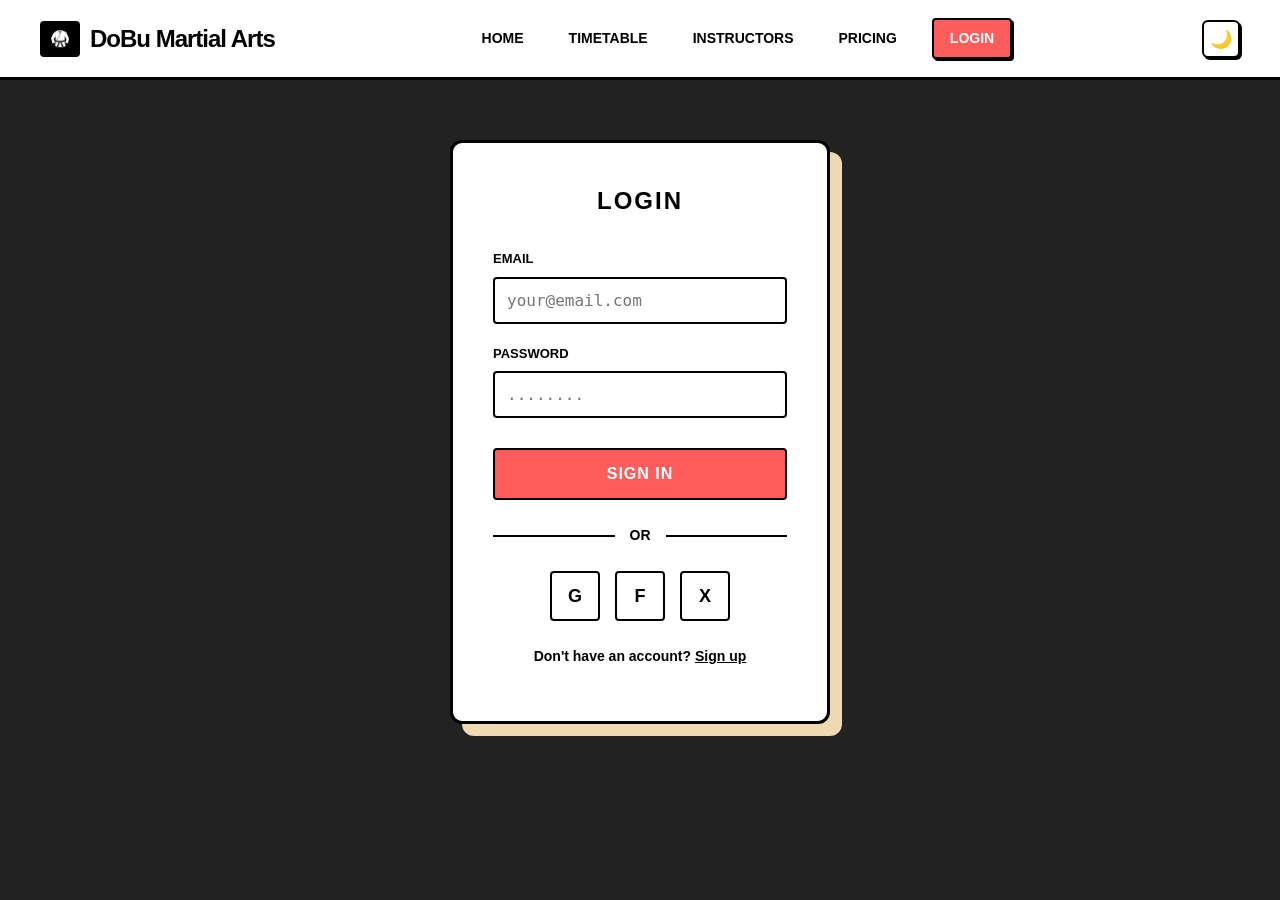
==== account.html @ 41b77fe1 "Initial release: DoBu Martial Arts multi-page website solution for Unit 13" ====
<!DOCTYPE html>
<html lang="en">
<head>
    <meta charset="UTF-8">
    <meta name="viewport" content="width=device-width, initial-scale=1.0">
    <title>DoBu Martial Arts - Login & Membership</title>
    <link rel="stylesheet" href="style.css">
</head>
<body class="login-page">
    <header class="main-header">
        <a href="index.html" class="logo-container">
            <span class="logo-icon">🥋</span>
            <h1>DoBu Martial Arts</h1>
        </a>
        <nav>
            <a href="index.html">Home</a>
            <a href="timetable.html">Timetable</a>
            <a href="instructors.html">Instructors</a>
            <a href="pricing.html">Pricing</a>
            <a href="account.html" class="nav-btn">LOGIN</a>
        </nav>
    </header>
    <main>
        <!-- LOGIN CARD (Original UI Preserved) -->
        <div class="login-container" id="login-card">
            <h2>LOGIN</h2>
            <form id="login-form">
                <div class="input-group">
                    <label for="email">EMAIL</label>
                    <input type="email" id="email" placeholder="your@email.com" required autocomplete="email">
                </div>
                <div class="input-group">
                    <label for="password">PASSWORD</label>
                    <input type="password" id="password" placeholder="........" required autocomplete="current-password">
                </div>
                <button type="submit" class="sign-in-btn">SIGN IN</button>
            </form>
            
            <div class="divider">
                <span>OR</span>
            </div>
            
            <div class="social-logins">
                <button type="button" class="social-btn" title="Quick Login with Google" data-provider="Google">G</button>
                <button type="button" class="social-btn" title="Quick Login with Facebook" data-provider="Facebook">F</button>
                <button type="button" class="social-btn" title="Quick Login with X" data-provider="X">X</button>
            </div>
            
            <p class="signup-text">Don't have an account? <a href="#" id="link-show-signup">Sign up</a></p>
        </div>

        <!-- SIGN UP CARD (Exact same UI style) -->
        <div class="login-container" id="signup-card" style="display: none;">
            <h2>SIGN UP</h2>
            <form id="signup-form">
                <div class="input-group">
                    <label for="signup-name">FULL NAME</label>
                    <input type="text" id="signup-name" placeholder="John Doe" required autocomplete="name">
                </div>
                <div class="input-group">
                    <label for="signup-email">EMAIL</label>
                    <input type="email" id="signup-email" placeholder="your@email.com" required autocomplete="email">
                </div>
                <div class="input-group">
                    <label for="signup-password">PASSWORD</label>
                    <input type="password" id="signup-password" placeholder="Min. 6 characters" required autocomplete="new-password">
                </div>
                <div class="input-group">
                    <label for="signup-plan">MEMBERSHIP PLAN</label>
                    <select id="signup-plan" style="width:100%; padding:12px; border:2px solid #000; border-radius:4px; font-weight:bold; font-size:14px; background:#fff;">
                        <option value="Basic (£25/month)">Basic (£25/mo - 1 art, 2 sessions/wk)</option>
                        <option value="Intermediate (£35/month)">Intermediate (£35/mo - 1 art, 3 sessions/wk)</option>
                        <option value="Advanced (£45/month)">Advanced (£45/mo - 2 arts, 5 sessions/wk)</option>
                        <option value="Elite Unlimited (£60/month)" selected>Elite Unlimited (£60/mo - All Access)</option>
                        <option value="Junior Membership (£25/month)">Junior Kids Membership (£25/mo)</option>
                        <option value="6-Week Self-Defence (£180)">6-Week Beginners Self-Defence (£180)</option>
                    </select>
                </div>
                <button type="submit" class="sign-in-btn">CREATE ACCOUNT</button>
            </form>
            
            <div class="divider">
                <span>OR</span>
            </div>
            
            <div class="social-logins">
                <button type="button" class="social-btn" title="Sign up with Google" data-provider="Google">G</button>
                <button type="button" class="social-btn" title="Sign up with Facebook" data-provider="Facebook">F</button>
                <button type="button" class="social-btn" title="Sign up with X" data-provider="X">X</button>
            </div>
            
            <p class="signup-text">Already have an account? <a href="#" id="link-show-login">Sign in</a></p>
        </div>

        <!-- MEMBER DASHBOARD (Shown when logged in) -->
        <div class="account-dashboard-card" id="dashboard-card" style="display: none;">
            <div class="dashboard-top">
                <div class="member-badge">MEMBER PORTAL</div>
                <h2 id="dash-user-name">Welcome Back!</h2>
                <p id="dash-user-email" class="dash-subtitle">member@dobu.com</p>
            </div>

            <div class="dash-grid">
                <div class="dash-box">
                    <span class="dash-label">CURRENT MEMBERSHIP</span>
                    <h3 id="dash-user-plan" class="dash-plan-title">Elite Unlimited</h3>
                    <span class="status-pill">ACTIVE &bull; AUTOMATIC RENEWAL</span>
                    <div style="margin-top:15px;">
                        <label for="change-plan-select" style="font-weight:bold; font-size:12px; display:block; margin-bottom:5px;">CHANGE MEMBERSHIP TIER:</label>
                        <div style="display:flex; gap:8px;">
                            <select id="change-plan-select" style="flex:1; padding:8px; border:2px solid #000; border-radius:4px; font-weight:bold;">
                                <option value="Basic (£25/month)">Basic (£25/mo)</option>
                                <option value="Intermediate (£35/month)">Intermediate (£35/mo)</option>
                                <option value="Advanced (£45/month)">Advanced (£45/mo)</option>
                                <option value="Elite Unlimited (£60/month)">Elite Unlimited (£60/mo)</option>
                                <option value="Junior Membership (£25/month)">Junior Membership (£25/mo)</option>
                            </select>
                            <button id="btn-update-plan" class="action-btn" style="padding:8px 12px; font-size:12px;">UPDATE</button>
                        </div>
                    </div>
                </div>

                <div class="dash-box">
                    <span class="dash-label">MEMBER DETAILS</span>
                    <ul class="member-details-list">
                        <li><strong>Member ID:</strong> <span id="dash-member-id">DB-7193</span></li>
                        <li><strong>Facility Access:</strong> Dojo Mats, Gym, Sauna & Steam Room</li>
                        <li><strong>Emergency Contact:</strong> On File</li>
                        <li><strong>Status:</strong> Good Standing</li>
                    </ul>
                    <div style="display:flex; gap:8px; margin-top:12px;">
                        <button class="action-btn btn-forums" style="flex:1; padding:10px; font-size:12px; background:#4a90e2;">MEMBER FORUMS</button>
                        <a href="timetable.html" class="action-btn" style="flex:1; padding:10px; font-size:12px; text-align:center; text-decoration:none; background:#000;">BOOK CLASS</a>
                    </div>
                </div>
            </div>

            <div class="dash-section">
                <h3>MY UPCOMING BOOKED CLASSES</h3>
                <div id="dash-bookings-container">
                    <!-- Loaded dynamically -->
                </div>
            </div>

            <div style="margin-top:25px; text-align:center;">
                <button id="btn-logout" class="sign-in-btn" style="background-color:#222; max-width:250px; margin:auto;">LOG OUT</button>
            </div>
        </div>
    </main>

    <script src="app.js"></script>
    <script>
        document.addEventListener('DOMContentLoaded', () => {
            const loginCard = document.getElementById('login-card');
            const signupCard = document.getElementById('signup-card');
            const dashboardCard = document.getElementById('dashboard-card');
            const linkShowSignup = document.getElementById('link-show-signup');
            const linkShowLogin = document.getElementById('link-show-login');

            // URL query parameters check (e.g. ?action=signup&plan=Elite)
            const urlParams = new URLSearchParams(window.location.search);
            const initialAction = urlParams.get('action');
            const selectedPlan = urlParams.get('plan');

            if (selectedPlan) {
                const planSelect = document.getElementById('signup-plan');
                for (let i = 0; i < planSelect.options.length; i++) {
                    if (planSelect.options[i].value.toLowerCase().includes(selectedPlan.toLowerCase())) {
                        planSelect.selectedIndex = i;
                        break;
                    }
                }
            }

            function refreshView() {
                const currentUser = getCurrentUser();
                if (currentUser) {
                    // Show Dashboard
                    loginCard.style.display = 'none';
                    signupCard.style.display = 'none';
                    dashboardCard.style.display = 'block';
                    renderDashboard(currentUser);
                } else if (initialAction === 'signup' || window.location.hash === '#signup') {
                    // Show Sign Up
                    loginCard.style.display = 'none';
                    signupCard.style.display = 'block';
                    dashboardCard.style.display = 'none';
                } else {
                    // Show Login
                    loginCard.style.display = 'block';
                    signupCard.style.display = 'none';
                    dashboardCard.style.display = 'none';
                }
                updateNavAuth();
            }

            linkShowSignup.addEventListener('click', (e) => {
                e.preventDefault();
                loginCard.style.display = 'none';
                signupCard.style.display = 'block';
            });

            linkShowLogin.addEventListener('click', (e) => {
                e.preventDefault();
                signupCard.style.display = 'none';
                loginCard.style.display = 'block';
            });

            // Login Form Submit
            document.getElementById('login-form').addEventListener('submit', (e) => {
                e.preventDefault();
                const emailInput = document.getElementById('email').value.trim().toLowerCase();
                const passInput = document.getElementById('password').value;

                let users = [];
                try {
                    users = JSON.parse(localStorage.getItem('dobu_users') || '[]');
                } catch(err) {
                    users = [];
                }

                // Check stored users or fallback for easy testing
                let foundUser = users.find(u => u.email.toLowerCase() === emailInput && u.password === passInput);
                
                // Allow direct login with demo credentials or any email if password provided
                if (!foundUser) {
                    if (emailInput === 'member@dobu.com' && passInput === 'password123') {
                        foundUser = {
                            name: 'Alex Johnson',
                            email: 'member@dobu.com',
                            password: 'password123',
                            plan: 'Elite Unlimited (£60/month)',
                            joined: '2026-01-10',
                            memberId: 'DB-8921'
                        };
                    } else if (users.find(u => u.email.toLowerCase() === emailInput)) {
                        showNotification('Incorrect password. Please try again.', 'error');
                        return;
                    } else {
                        // Create user on the fly if valid format
                        foundUser = {
                            name: emailInput.split('@')[0].toUpperCase(),
                            email: emailInput,
                            password: passInput,
                            plan: 'Elite Unlimited (£60/month)',
                            joined: new Date().toISOString().split('T')[0],
                            memberId: 'DB-' + Math.floor(1000 + Math.random() * 9000)
                        };
                        users.push(foundUser);
                        localStorage.setItem('dobu_users', JSON.stringify(users));
                    }
                }

                setCurrentUser(foundUser);
                showNotification(`Welcome back, ${foundUser.name}!`);
                refreshView();
            });

            // Signup Form Submit
            document.getElementById('signup-form').addEventListener('submit', (e) => {
                e.preventDefault();
                const name = document.getElementById('signup-name').value.trim();
                const email = document.getElementById('signup-email').value.trim().toLowerCase();
                const password = document.getElementById('signup-password').value;
                const plan = document.getElementById('signup-plan').value;

                if (!name || !email || !password) {
                    showNotification('Please fill in all required fields.', 'error');
                    return;
                }

                let users = JSON.parse(localStorage.getItem('dobu_users') || '[]');
                if (users.some(u => u.email.toLowerCase() === email)) {
                    showNotification('An account with this email already exists. Please log in.', 'error');
                    signupCard.style.display = 'none';
                    loginCard.style.display = 'block';
                    document.getElementById('email').value = email;
                    return;
                }

                const newUser = {
                    name: name,
                    email: email,
                    password: password,
                    plan: plan,
                    joined: new Date().toISOString().split('T')[0],
                    memberId: 'DB-' + Math.floor(1000 + Math.random() * 9000)
                };

                users.push(newUser);
                localStorage.setItem('dobu_users', JSON.stringify(users));
                setCurrentUser(newUser);

                showNotification(`Account created successfully! Welcome to DoBu Martial Arts, ${newUser.name}.`);
                refreshView();
            });

            // Social Logins (Google, Facebook, X)
            document.querySelectorAll('.social-btn').forEach(btn => {
                btn.addEventListener('click', () => {
                    const provider = btn.getAttribute('data-provider') || 'Social';
                    const demoUser = {
                        name: 'Demo Member (' + provider + ')',
                        email: provider.toLowerCase() + '.user@dobu.com',
                        password: 'password123',
                        plan: 'Elite Unlimited (£60/month)',
                        joined: new Date().toISOString().split('T')[0],
                        memberId: 'DB-' + Math.floor(1000 + Math.random() * 9000)
                    };
                    setCurrentUser(demoUser);
                    showNotification(`Instant sign in via ${provider} successful!`);
                    refreshView();
                });
            });

            // Render Dashboard Details
            function renderDashboard(user) {
                document.getElementById('dash-user-name').textContent = `Welcome Back, ${user.name}`;
                document.getElementById('dash-user-email').textContent = user.email;
                document.getElementById('dash-user-plan').textContent = user.plan || 'Elite Unlimited (£60/month)';
                document.getElementById('dash-member-id').textContent = user.memberId || 'DB-7193';

                // Render Bookings
                renderBookingsList();
            }

            function renderBookingsList() {
                const container = document.getElementById('dash-bookings-container');
                let bookings = [];
                try {
                    bookings = JSON.parse(localStorage.getItem('dobu_bookings') || '[]');
                } catch(e) {
                    bookings = [];
                }

                if (bookings.length === 0) {
                    container.innerHTML = `
                        <div class="empty-state">
                            <p>No upcoming booked sessions.</p>
                            <a href="timetable.html" class="action-btn" style="text-decoration:none; display:inline-block; font-size:12px; margin-top:8px;">EXPLORE TIMETABLE & BOOK</a>
                        </div>
                    `;
                    return;
                }

                let html = '<div class="booking-cards-list">';
                bookings.forEach(b => {
                    html += `
                        <div class="booking-row">
                            <div class="booking-info">
                                <strong>${escapeHtml(b.title)}</strong>
                                <span class="booking-meta">${escapeHtml(b.day)} &bull; ${escapeHtml(b.time)} &bull; Coach: ${escapeHtml(b.instructor)}</span>
                            </div>
                            <button class="btn-cancel-booking" data-id="${b.id}">Cancel</button>
                        </div>
                    `;
                });
                html += '</div>';
                container.innerHTML = html;

                container.querySelectorAll('.btn-cancel-booking').forEach(btn => {
                    btn.addEventListener('click', () => {
                        const id = btn.getAttribute('data-id');
                        cancelBooking(id, () => {
                            renderBookingsList();
                        });
                    });
                });
            }

            // Update plan button
            document.getElementById('btn-update-plan').addEventListener('click', () => {
                const newPlan = document.getElementById('change-plan-select').value;
                const user = getCurrentUser();
                if (user) {
                    user.plan = newPlan;
                    setCurrentUser(user);

                    // Also update in users list
                    let users = JSON.parse(localStorage.getItem('dobu_users') || '[]');
                    const idx = users.findIndex(u => u.email === user.email);
                    if (idx !== -1) {
                        users[idx].plan = newPlan;
                        localStorage.setItem('dobu_users', JSON.stringify(users));
                    }

                    document.getElementById('dash-user-plan').textContent = newPlan;
                    showNotification(`Membership updated to ${newPlan}!`);
                }
            });

            // Logout
            document.getElementById('btn-logout').addEventListener('click', () => {
                setCurrentUser(null);
                window.history.replaceState({}, document.title, 'account.html');
                showNotification('Logged out successfully.', 'info');
                loginCard.style.display = 'block';
                signupCard.style.display = 'none';
                dashboardCard.style.display = 'none';
                updateNavAuth();
            });

            // Initialize on page load
            refreshView();
        });
    </script>
</body>
</html>
---- style.css ----
@import url('https://fonts.googleapis.com/css2?family=Oswald:wght@500;600;700&family=Inter:wght@400;500;600;700;800&display=swap');

/* NEO-BRUTALIST COURSEWORK DESIGN SYSTEM */
:root {
    --bg-color: #f4f4f0;
    --border-color: #000000;
    --accent-red: #ff5c5c;
    --accent-red-hover: #e04a4a;
    --accent-blue: #4a90e2;
    --accent-yellow: #f5d742;
    --border-thick: 3px solid #000000;
    --shadow-hard: 8px 8px 0px #000000;
    --font-heading: 'Arial Black', sans-serif;
    --font-body: 'Arial', sans-serif;
}

* {
    box-sizing: border-box;
}

body {
    font-family: var(--font-body);
    margin: 0;
    padding: 0;
    background-color: var(--bg-color);
    color: #000;
    line-height: 1.5;
}

/* Header */
.main-header {
    background-color: white;
    border-bottom: var(--border-thick);
    padding: 18px 40px;
    display: flex;
    justify-content: space-between;
    align-items: center;
    position: sticky;
    top: 0;
    z-index: 1000;
}

.logo-container {
    display: flex;
    align-items: center;
    gap: 10px;
    text-decoration: none;
    color: #000;
}

.logo-icon {
    background: #000;
    color: #fff;
    padding: 6px 10px;
    border-radius: 4px;
    font-size: 16px;
    font-weight: 900;
}

.main-header h1 { 
    margin: 0; 
    font-family: 'Arial Black', sans-serif;
    font-size: 24px;
    letter-spacing: -1px;
}

nav {
    display: flex;
    align-items: center;
    flex-wrap: wrap;
    gap: 10px;
}

nav a {
    color: #000;
    margin-left: 15px;
    text-decoration: none;
    font-weight: 800;
    font-size: 14px;
    text-transform: uppercase;
    padding: 6px 10px;
    border-radius: 4px;
    transition: all 0.15s ease;
}

nav a:hover { 
    text-decoration: underline; 
}

nav a.active {
    background: #000;
    color: #fff;
    text-decoration: none;
}

.nav-btn {
    background: var(--accent-red);
    color: white !important;
    padding: 8px 16px !important;
    border: 2px solid #000;
    border-radius: 4px;
    box-shadow: 2px 2px 0px #000;
    text-decoration: none !important;
}

.nav-btn:hover { 
    text-decoration: none; 
    transform: translate(2px, 2px); 
    box-shadow: 0px 0px 0px #000; 
}

/* Global Main */
main {
    padding: 40px 20px;
    max-width: 1050px;
    margin: auto;
}

.page-title {
    font-family: 'Arial Black', sans-serif;
    font-size: 32px;
    margin-bottom: 25px;
    text-transform: uppercase;
}

.page-subtitle {
    font-size: 15px;
    color: #333;
    max-width: 700px;
    margin: -15px auto 30px auto;
    font-weight: 600;
}

/* Global Cards */
.hero-card, .info-card, .card, .table-card {
    background: white;
    border: var(--border-thick);
    box-shadow: var(--shadow-hard);
    border-radius: 8px;
    padding: 30px;
    margin-bottom: 40px;
}

.hero-card {
    background-color: var(--accent-red);
    color: white;
    text-align: center;
    padding: 60px 20px;
}

.hero-card h2 { 
    font-family: 'Arial Black', sans-serif; 
    font-size: 48px; 
    margin: 0 0 10px 0; 
    letter-spacing: -1px; 
}

.grid-2 { display: grid; grid-template-columns: 1fr 1fr; gap: 40px; }
.grid-3 { display: grid; grid-template-columns: repeat(auto-fit, minmax(300px, 1fr)); gap: 30px; }
.grid-4 { display: grid; grid-template-columns: repeat(auto-fit, minmax(220px, 1fr)); gap: 20px; }
.grid-container { display: grid; grid-template-columns: repeat(auto-fit, minmax(260px, 1fr)); gap: 30px; }

.card { 
    position: relative; 
    display: flex;
    flex-direction: column;
}

.card h3 { 
    font-family: 'Arial Black', sans-serif; 
    font-size: 20px; 
    margin-top: 0; 
    margin-bottom: 8px;
}

.badge { 
    position: absolute; 
    top: -15px; 
    right: 15px; 
    background: var(--accent-yellow); 
    border: 2px solid #000; 
    padding: 4px 8px; 
    font-weight: 900; 
    font-size: 12px; 
}

.price { 
    font-family: 'Arial Black', sans-serif; 
    font-size: 36px; 
    margin-top: 20px; 
    border-top: 2px dashed #000; 
    padding-top: 15px;
    display: flex;
    align-items: baseline;
    gap: 4px;
}

.price-period {
    font-size: 14px;
    font-weight: 600;
    font-family: 'Arial', sans-serif;
    color: #555;
}

.highlight-card { 
    background: var(--accent-yellow); 
}

.plan-features-list {
    list-style: none;
    padding: 0;
    margin: 15px 0 20px 0;
    font-size: 13.5px;
    flex-grow: 1;
}

.plan-features-list li {
    padding: 5px 0;
    border-bottom: 1px solid rgba(0,0,0,0.1);
}

.plan-features-list li::before {
    content: "✓ ";
    color: #000;
    font-weight: 900;
}

.action-btn {
    background: #000; 
    color: white; 
    padding: 12px 20px; 
    border: none; 
    font-weight: bold; 
    cursor: pointer;
    text-decoration: none;
    display: inline-block;
    border-radius: 4px;
    font-family: 'Arial', sans-serif;
    font-size: 14px;
    text-transform: uppercase;
    transition: transform 0.1s ease;
}

.action-btn:hover {
    transform: translate(2px, 2px);
}

.action-btn-red {
    background: var(--accent-red);
}

/* Tables */
.table-card { 
    padding: 0; 
    overflow-x: auto; 
}

table { 
    width: 100%; 
    border-collapse: collapse; 
}

th, td { 
    border: 2px solid #000; 
    padding: 14px 10px; 
    text-align: center; 
    font-weight: bold; 
}

th { 
    background-color: var(--accent-blue); 
    color: white; 
    font-family: 'Arial Black', sans-serif; 
    font-size: 14px;
}

tr:nth-child(even) { 
    background-color: #f9f9f9; 
}

/* Timetable controls & buttons */
.timetable-controls {
    display: flex;
    flex-wrap: wrap;
    justify-content: space-between;
    align-items: center;
    gap: 12px;
    margin-bottom: 20px;
}

.filter-group {
    display: flex;
    flex-wrap: wrap;
    gap: 6px;
}

.filter-btn {
    background: #ffffff;
    border: 2px solid #000;
    border-radius: 4px;
    padding: 6px 12px;
    font-weight: 800;
    font-size: 13px;
    cursor: pointer;
    box-shadow: 2px 2px 0px #000;
    transition: all 0.1s ease;
}

.filter-btn:hover {
    background: #eaeaea;
}

.filter-btn.active {
    background: #000000;
    color: #ffffff;
    transform: translate(1px, 1px);
    box-shadow: 0px 0px 0px #000;
}

.cell-slot {
    padding: 4px;
    border-radius: 4px;
    transition: background 0.15s ease;
}

.cell-slot:hover {
    background: #fff176;
}

.cell-title {
    display: block;
    font-weight: 800;
    font-size: 13px;
}

.cell-book-btn {
    display: inline-block;
    background: #000;
    color: #fff;
    font-size: 10px;
    font-weight: 800;
    padding: 2px 6px;
    border-radius: 3px;
    margin-top: 4px;
    text-decoration: none;
    border: none;
    cursor: pointer;
}

.cell-book-btn:hover {
    background: var(--accent-red);
}

.table-legend {
    display: flex;
    flex-wrap: wrap;
    gap: 15px;
    margin-top: 15px;
    font-size: 12px;
    font-weight: 700;
}

.legend-item {
    display: flex;
    align-items: center;
    gap: 6px;
}

.legend-dot {
    width: 12px;
    height: 12px;
    border: 1px solid #000;
    border-radius: 2px;
}

/* Coaches Specific */
.coach-specialty {
    font-size: 13px;
    color: var(--accent-red);
    font-weight: 900;
    margin-bottom: 10px;
    text-transform: uppercase;
}

.coach-qualifications {
    list-style: none;
    padding: 0;
    margin: 0 0 18px 0;
    font-size: 13px;
    line-height: 1.6;
    flex-grow: 1;
}

.coach-qualifications li {
    padding: 2px 0;
}

.coach-qualifications li::before {
    content: "🥋 ";
    font-size: 11px;
}

.coach-btn-group {
    display: flex;
    flex-direction: column;
    gap: 8px;
}

.profile-img {
    width: 120px;
    height: 120px;
    border-radius: 50%;
    border: var(--border-thick);
    margin: 0 auto 20px auto;
    display: block;
    object-fit: cover;
    box-shadow: 4px 4px 0px #000000;
    background-color: white;
}

/* Pricing FAQ */
.specialist-table-wrap {
    margin-top: 40px;
}

.faq-section {
    margin-top: 50px;
}

.faq-item {
    background: white;
    border: 2px solid #000;
    border-radius: 6px;
    margin-bottom: 12px;
    box-shadow: 3px 3px 0px #000;
    overflow: hidden;
}

.faq-question {
    padding: 16px 20px;
    font-family: 'Arial Black', sans-serif;
    font-size: 16px;
    cursor: pointer;
    display: flex;
    justify-content: space-between;
    align-items: center;
    background: #fdfdfc;
}

.faq-question:hover {
    background: #f5f5f0;
}

.faq-answer {
    padding: 0 20px 16px 20px;
    font-size: 14px;
    color: #444;
    display: none;
    line-height: 1.6;
}

.faq-item.active .faq-answer {
    display: block;
}

/* Community Banner */
.community-banner {
    background: var(--accent-blue);
    color: #ffffff;
    border: var(--border-thick);
    box-shadow: var(--shadow-hard);
    border-radius: 8px;
    padding: 30px;
    display: flex;
    justify-content: space-between;
    align-items: center;
    flex-wrap: wrap;
    gap: 20px;
    margin-bottom: 40px;
}

.community-banner h3 {
    font-family: 'Arial Black', sans-serif;
    font-size: 24px;
    margin: 0 0 8px 0;
}

.community-banner p {
    margin: 0;
    font-size: 14px;
    max-width: 600px;
}

/* Site Footer */
.site-footer {
    background: #0f1115;
    color: #ffffff;
    border-top: var(--border-thick);
    padding: 45px 20px 25px 20px;
    margin-top: 60px;
}

.footer-container {
    max-width: 1050px;
    margin: auto;
    display: grid;
    grid-template-columns: repeat(auto-fit, minmax(220px, 1fr));
    gap: 30px;
}

.footer-col h4 {
    font-family: 'Arial Black', sans-serif;
    font-size: 18px;
    color: var(--accent-yellow);
    margin: 0 0 15px 0;
    text-transform: uppercase;
}

.footer-col p {
    font-size: 13.5px;
    color: #bbb;
    margin: 0 0 10px 0;
    line-height: 1.6;
}

.footer-col ul {
    list-style: none;
    padding: 0;
    margin: 0;
    font-size: 13.5px;
}

.footer-col ul li {
    margin-bottom: 8px;
}

.footer-col ul a {
    color: #ddd;
    text-decoration: none;
}

.footer-col ul a:hover {
    color: var(--accent-red);
    text-decoration: underline;
}

.footer-bottom {
    max-width: 1050px;
    margin: 30px auto 0 auto;
    padding-top: 20px;
    border-top: 1px solid #333;
    display: flex;
    justify-content: space-between;
    flex-wrap: wrap;
    gap: 10px;
    font-size: 12px;
    color: #888;
}

/* Home Page Hero & Content Styling */
.hero-btn-row {
    display: flex;
    justify-content: center;
    gap: 12px;
    flex-wrap: wrap;
    margin-top: 25px;
    margin-bottom: 25px;
}

.discipline-img {
    width: 100%;
    height: 180px;
    object-fit: cover;
    border: var(--border-thick);
    border-radius: 4px;
    margin-bottom: 15px;
    display: block;
}

.facilities-list {
    list-style: none;
    padding: 0;
    margin: 20px 0;
}

.facilities-list li {
    padding: 10px 0;
    border-bottom: 2px dashed #000;
    font-weight: 800;
    font-size: 14px;
}

.facilities-list li::before {
    content: "🥋 ";
    font-size: 14px;
}

/* Theme Toggle Button (Light / Dark) */
.theme-toggle-btn {
    background: #ffffff;
    border: 2px solid #000000;
    border-radius: 6px;
    width: 38px;
    height: 38px;
    display: flex;
    align-items: center;
    justify-content: center;
    cursor: pointer;
    font-size: 18px;
    box-shadow: 2px 2px 0px #000;
    transition: all 0.15s ease;
    margin-left: 8px;
}

.theme-toggle-btn:hover {
    transform: translate(1px, 1px);
    box-shadow: 1px 1px 0px #000;
    background: #f4f4f0;
}

/* Mobile Navigation Toggle (Hidden on Desktop) */
.mobile-menu-toggle {
    display: none;
    flex-direction: column;
    justify-content: space-around;
    width: 40px;
    height: 40px;
    background: #000000;
    border: 2px solid #000000;
    border-radius: 6px;
    padding: 8px 7px;
    cursor: pointer;
    box-shadow: 2px 2px 0px #000;
}

.mobile-menu-toggle span {
    width: 100%;
    height: 3px;
    background: #ffffff;
    border-radius: 2px;
    transition: all 0.25s ease;
}

.mobile-menu-toggle.active span:nth-child(1) {
    transform: rotate(45deg) translate(5px, 6px);
}
.mobile-menu-toggle.active span:nth-child(2) {
    opacity: 0;
}
.mobile-menu-toggle.active span:nth-child(3) {
    transform: rotate(-45deg) translate(5px, -6px);
}

/* Responsive Styles for Mobile and Tablet Devices */
@media (max-width: 850px) {
    .main-header {
        padding: 14px 20px;
        position: sticky;
        top: 0;
        z-index: 1000;
        display: flex;
        justify-content: space-between;
        align-items: center;
    }
    .mobile-menu-toggle {
        display: flex;
    }
    .main-header nav {
        display: none;
        position: absolute;
        top: 100%;
        left: 0;
        right: 0;
        width: 100%;
        background: #ffffff;
        border-bottom: 3px solid #000;
        box-shadow: 0 12px 30px rgba(0, 0, 0, 0.25);
        flex-direction: column;
        align-items: stretch;
        padding: 16px 20px 24px 20px;
        gap: 8px;
        z-index: 999;
    }
    .main-header nav.mobile-open {
        display: flex;
    }
    .main-header nav a {
        margin: 0;
        padding: 12px 16px;
        font-size: 15px;
        text-align: center;
        border: 2px solid #000;
        box-shadow: 3px 3px 0px #000;
        background: #ffffff;
    }
    .main-header nav a.active {
        background: #000000;
        color: #ffffff;
    }
    .main-header nav a.nav-btn {
        background: var(--accent-red) !important;
        color: #ffffff !important;
        margin-top: 6px;
    }

    .home-hero-split {
        grid-template-columns: 1fr;
        padding: 30px 20px;
    }
    .hero-main-title {
        font-size: 32px;
    }
    .hero-right-visual img {
        height: 250px;
    }
    .grid-2 {
        grid-template-columns: 1fr;
    }
}

@media (max-width: 600px) {
    main {
        padding: 20px 14px 45px 14px;
    }
    .page-title {
        font-size: 26px;
    }
    .hero-main-title {
        font-size: 28px;
    }
    .home-hero-split {
        padding: 24px 16px;
    }
    .hero-actions-row {
        flex-direction: column;
        align-items: stretch;
    }
    .btn-hero-red, .btn-hero-dark {
        text-align: center;
        justify-content: center;
    }
    .grid-3, .grid-container {
        grid-template-columns: 1fr;
    }
    .grid-4 {
        grid-template-columns: 1fr 1fr;
    }
    .table-card {
        margin-left: -14px;
        margin-right: -14px;
        border-radius: 0;
        border-left: none;
        border-right: none;
    }
}

@media (max-width: 420px) {
    .grid-4 {
        grid-template-columns: 1fr;
    }
}

/* ==========================================================================
   DARK MODE STYLES (SYSTEM AUTO-DETECT + MANUAL TOGGLE)
   ========================================================================== */

/* Dark Mode Variables & Rules for :root[data-theme="dark"] and system auto prefers-color-scheme */
@media (prefers-color-scheme: dark) {
    :root:not([data-theme="light"]) {
        --bg-color: #0d0f14;
        --border-color: #3b4252;
        --card-bg: #161a23;
        --text-color: #f3f4f6;
        --text-muted: #9ca3af;
        --shadow-hard: 8px 8px 0px #000000;
    }

    :root:not([data-theme="light"]) body {
        background-color: #0d0f14;
        color: #f3f4f6;
    }

    :root:not([data-theme="light"]) .main-header {
        background-color: #161a23;
        border-bottom-color: #3b4252;
    }

    :root:not([data-theme="light"]) .main-header h1,
    :root:not([data-theme="light"]) .logo-container {
        color: #ffffff;
    }

    :root:not([data-theme="light"]) nav a {
        color: #e5e7eb;
    }

    :root:not([data-theme="light"]) nav a:hover {
        background-color: #242b38;
    }

    :root:not([data-theme="light"]) nav a.active {
        background: #2b3342;
        color: #ffffff;
    }

    :root:not([data-theme="light"]) .theme-toggle-btn {
        border-color: #4c566a;
        background: #242b38;
        color: #ffffff;
        box-shadow: 2px 2px 0px #000;
    }

    :root:not([data-theme="light"]) .mobile-menu-toggle {
        border-color: #4c566a;
        background: #242b38;
    }

    :root:not([data-theme="light"]) .main-header nav {
        background-color: #161a23;
        border-bottom-color: #3b4252;
    }

    :root:not([data-theme="light"]) .main-header nav a {
        background-color: #1c212c;
        color: #ffffff;
        border-color: #3b4252;
    }

    :root:not([data-theme="light"]) .page-title,
    :root:not([data-theme="light"]) h2,
    :root:not([data-theme="light"]) h3,
    :root:not([data-theme="light"]) h4 {
        color: #ffffff;
    }

    :root:not([data-theme="light"]) .page-subtitle,
    :root:not([data-theme="light"]) p,
    :root:not([data-theme="light"]) li {
        color: #cbd5e1;
    }

    :root:not([data-theme="light"]) .card,
    :root:not([data-theme="light"]) .info-card,
    :root:not([data-theme="light"]) .table-card,
    :root:not([data-theme="light"]) .faq-item,
    :root:not([data-theme="light"]) .home-feature-box,
    :root:not([data-theme="light"]) .home-discipline-card,
    :root:not([data-theme="light"]) .home-facility-visual,
    :root:not([data-theme="light"]) .home-step-card,
    :root:not([data-theme="light"]) .home-review-card {
        background-color: #161a23;
        border-color: #3b4252;
        color: #f3f4f6;
    }

    :root:not([data-theme="light"]) .home-page {
        background-color: #0d0f14;
    }

    :root:not([data-theme="light"]) .home-about-split {
        background-color: #161a23;
        border-color: #3b4252;
    }

    :root:not([data-theme="light"]) .about-heading {
        color: #ffffff;
    }

    :root:not([data-theme="light"]) .about-body-text {
        color: #cbd5e1;
    }

    :root:not([data-theme="light"]) .about-check-item {
        color: #e2e8f0;
    }

    :root:not([data-theme="light"]) .home-section-head {
        border-bottom-color: #3b4252;
    }

    :root:not([data-theme="light"]) .home-section-head h2 {
        color: #ffffff;
    }

    :root:not([data-theme="light"]) .home-section-head p {
        color: #94a3b8;
    }

    :root:not([data-theme="light"]) .home-coach-line {
        background: #222836;
        border-color: #3b4252;
        color: #e2e8f0;
    }

    :root:not([data-theme="light"]) .home-facility-visual img {
        border-bottom-color: #3b4252;
    }

    :root:not([data-theme="light"]) .home-facility-tags span {
        background: #222836;
        border-color: #3b4252;
        color: #cbd5e1;
    }

    :root:not([data-theme="light"]) .home-facility-details h3,
    :root:not([data-theme="light"]) .home-discipline-info h3,
    :root:not([data-theme="light"]) .home-step-card h4,
    :root:not([data-theme="light"]) .review-author-name {
        color: #ffffff;
    }

    :root:not([data-theme="light"]) .home-review-card .review-body {
        color: #cbd5e1;
    }

    :root:not([data-theme="light"]) .table-card table {
        background: #161a23;
        color: #f3f4f6;
    }

    :root:not([data-theme="light"]) th,
    :root:not([data-theme="light"]) td {
        border-color: #3b4252;
    }

    :root:not([data-theme="light"]) tr:nth-child(even) {
        background-color: #12151c;
    }

    :root:not([data-theme="light"]) .cell-slot:hover {
        background-color: #283244;
    }

    :root:not([data-theme="light"]) .cell-title {
        color: #f3f4f6;
    }

    :root:not([data-theme="light"]) .filter-btn {
        background: #222836;
        color: #e5e7eb;
        border-color: #3b4252;
    }

    :root:not([data-theme="light"]) .filter-btn:hover {
        background: #2d3548;
    }

    :root:not([data-theme="light"]) .filter-btn.active {
        background: #ffffff;
        color: #000000;
        border-color: #ffffff;
    }

    :root:not([data-theme="light"]) .faq-question {
        background: #161a23;
        color: #ffffff;
    }

    :root:not([data-theme="light"]) .faq-question:hover {
        background: #222836;
    }

    :root:not([data-theme="light"]) .faq-answer {
        color: #cbd5e1;
    }

    :root:not([data-theme="light"]) .highlight-card {
        background: #2c2512;
        color: #fef08a;
        border-color: var(--accent-yellow);
    }

    :root:not([data-theme="light"]) .price {
        color: #ffffff;
        border-top-color: #3b4252;
    }

    :root:not([data-theme="light"]) .dobu-modal-window {
        background: #161a23;
        color: #f3f4f6;
        border-color: #3b4252;
    }

    :root:not([data-theme="light"]) .dobu-modal-header {
        border-bottom-color: #3b4252;
    }

    :root:not([data-theme="light"]) .dobu-modal-header h3,
    :root:not([data-theme="light"]) .dobu-modal-close {
        color: #ffffff;
    }

    :root:not([data-theme="light"]) .forum-card {
        background: #222836;
        border-color: #3b4252;
    }

    :root:not([data-theme="light"]) .forum-body {
        color: #e2e8f0;
    }

    :root:not([data-theme="light"]) .forum-intro {
        color: #cbd5e1;
    }

    :root:not([data-theme="light"]) .modal-hr {
        border-top-color: #3b4252;
    }

    :root:not([data-theme="light"]) input,
    :root:not([data-theme="light"]) select,
    :root:not([data-theme="light"]) textarea {
        background: #0f1217;
        color: #ffffff;
        border-color: #3b4252;
    }

    :root:not([data-theme="light"]) #calc-extra-options {
        background: #1c212c;
        border-color: #3b4252;
        color: #f3f4f6;
    }

    :root:not([data-theme="light"]) #calc-membership {
        background: #1c212c !important;
        border-color: #3b4252 !important;
        color: #f3f4f6 !important;
    }

    :root:not([data-theme="light"]) #calc-total-display,
    :root:not([data-theme="light"]) #calc-breakdown-text {
        color: #000000 !important;
    }
}

/* Explicit data-theme="dark" override */
:root[data-theme="dark"] {
    --bg-color: #0d0f14;
    --border-color: #3b4252;
    --card-bg: #161a23;
    --text-color: #f3f4f6;
    --text-muted: #9ca3af;
    --shadow-hard: 8px 8px 0px #000000;
}

:root[data-theme="dark"] body {
    background-color: #0d0f14;
    color: #f3f4f6;
}

:root[data-theme="dark"] .main-header {
    background-color: #161a23;
    border-bottom-color: #3b4252;
}

:root[data-theme="dark"] .main-header h1,
:root[data-theme="dark"] .logo-container {
    color: #ffffff;
}

:root[data-theme="dark"] nav a {
    color: #e5e7eb;
}

:root[data-theme="dark"] nav a:hover {
    background-color: #242b38;
}

:root[data-theme="dark"] nav a.active {
    background: #2b3342;
    color: #ffffff;
}

:root[data-theme="dark"] .theme-toggle-btn {
    border-color: #4c566a;
    background: #242b38;
    color: #ffffff;
    box-shadow: 2px 2px 0px #000;
}

:root[data-theme="dark"] .mobile-menu-toggle {
    border-color: #4c566a;
    background: #242b38;
}

:root[data-theme="dark"] .main-header nav {
    background-color: #161a23;
    border-bottom-color: #3b4252;
}

:root[data-theme="dark"] .main-header nav a {
    background-color: #1c212c;
    color: #ffffff;
    border-color: #3b4252;
}

:root[data-theme="dark"] .page-title,
:root[data-theme="dark"] h2,
:root[data-theme="dark"] h3,
:root[data-theme="dark"] h4 {
    color: #ffffff;
}

:root[data-theme="dark"] .page-subtitle,
:root[data-theme="dark"] p,
:root[data-theme="dark"] li {
    color: #cbd5e1;
}

:root[data-theme="dark"] .card,
:root[data-theme="dark"] .info-card,
:root[data-theme="dark"] .table-card,
:root[data-theme="dark"] .faq-item,
:root[data-theme="dark"] .home-feature-box,
:root[data-theme="dark"] .home-discipline-card,
:root[data-theme="dark"] .home-facility-visual,
:root[data-theme="dark"] .home-step-card,
:root[data-theme="dark"] .home-review-card {
    background-color: #161a23;
    border-color: #3b4252;
    color: #f3f4f6;
}

:root[data-theme="dark"] .home-page {
    background-color: #0d0f14;
}

:root[data-theme="dark"] .home-about-split {
    background-color: #161a23;
    border-color: #3b4252;
}

:root[data-theme="dark"] .about-heading {
    color: #ffffff;
}

:root[data-theme="dark"] .about-body-text {
    color: #cbd5e1;
}

:root[data-theme="dark"] .about-check-item {
    color: #e2e8f0;
}

:root[data-theme="dark"] .home-section-head {
    border-bottom-color: #3b4252;
}

:root[data-theme="dark"] .home-section-head h2 {
    color: #ffffff;
}

:root[data-theme="dark"] .home-section-head p {
    color: #94a3b8;
}

:root[data-theme="dark"] .home-coach-line {
    background: #222836;
    border-color: #3b4252;
    color: #e2e8f0;
}

:root[data-theme="dark"] .home-facility-visual img {
    border-bottom-color: #3b4252;
}

:root[data-theme="dark"] .home-facility-tags span {
    background: #222836;
    border-color: #3b4252;
    color: #cbd5e1;
}

:root[data-theme="dark"] .home-facility-details h3,
:root[data-theme="dark"] .home-discipline-info h3,
:root[data-theme="dark"] .home-step-card h4,
:root[data-theme="dark"] .review-author-name {
    color: #ffffff;
}

:root[data-theme="dark"] .home-review-card .review-body {
    color: #cbd5e1;
}

:root[data-theme="dark"] .table-card table {
    background: #161a23;
    color: #f3f4f6;
}

:root[data-theme="dark"] th,
:root[data-theme="dark"] td {
    border-color: #3b4252;
}

:root[data-theme="dark"] tr:nth-child(even) {
    background-color: #12151c;
}

:root[data-theme="dark"] .cell-slot:hover {
    background-color: #283244;
}

:root[data-theme="dark"] .cell-title {
    color: #f3f4f6;
}

:root[data-theme="dark"] .filter-btn {
    background: #222836;
    color: #e5e7eb;
    border-color: #3b4252;
}

:root[data-theme="dark"] .filter-btn:hover {
    background: #2d3548;
}

:root[data-theme="dark"] .filter-btn.active {
    background: #ffffff;
    color: #000000;
    border-color: #ffffff;
}

:root[data-theme="dark"] .faq-question {
    background: #161a23;
    color: #ffffff;
}

:root[data-theme="dark"] .faq-question:hover {
    background: #222836;
}

:root[data-theme="dark"] .faq-answer {
    color: #cbd5e1;
}

:root[data-theme="dark"] .highlight-card {
    background: #2c2512;
    color: #fef08a;
    border-color: var(--accent-yellow);
}

:root[data-theme="dark"] .price {
    color: #ffffff;
    border-top-color: #3b4252;
}

:root[data-theme="dark"] .dobu-modal-window {
    background: #161a23;
    color: #f3f4f6;
    border-color: #3b4252;
}

:root[data-theme="dark"] .dobu-modal-header {
    border-bottom-color: #3b4252;
}

:root[data-theme="dark"] .dobu-modal-header h3,
:root[data-theme="dark"] .dobu-modal-close {
    color: #ffffff;
}

:root[data-theme="dark"] .forum-card {
    background: #222836;
    border-color: #3b4252;
}

:root[data-theme="dark"] .forum-body {
    color: #e2e8f0;
}

:root[data-theme="dark"] .forum-intro {
    color: #cbd5e1;
}

:root[data-theme="dark"] .modal-hr {
    border-top-color: #3b4252;
}

:root[data-theme="dark"] input,
:root[data-theme="dark"] select,
:root[data-theme="dark"] textarea {
    background: #0f1217;
    color: #ffffff;
    border-color: #3b4252;
}

:root[data-theme="dark"] #calc-extra-options {
    background: #1c212c;
    border-color: #3b4252;
    color: #f3f4f6;
}

:root[data-theme="dark"] #calc-membership {
    background: #1c212c !important;
    border-color: #3b4252 !important;
    color: #f3f4f6 !important;
}

:root[data-theme="dark"] #calc-total-display,
:root[data-theme="dark"] #calc-breakdown-text {
    color: #000000 !important;
}

/* ==========================================================================
   EXACT LOGIN FORM FROM IMAGE (PRESERVED AS REQUESTED)
   ========================================================================== */
.login-page {
    background-color: #222222 !important;
}

.login-container {
    background: #ffffff !important;
    border: var(--border-thick) !important;
    box-shadow: 12px 12px 0px #eed9b3 !important; /* لون سكري حقيقي (Warm Cream / Sukari) */
    border-radius: 12px;
    padding: 40px;
    max-width: 380px;
    margin: 20px auto;
    text-align: center;
    color: #000000 !important;
}

.login-container h2 {
    font-family: 'Arial Black', sans-serif;
    font-size: 24px;
    letter-spacing: 2px;
    margin-top: 0;
    margin-bottom: 30px;
    color: #000000 !important;
}

.login-container .input-group {
    text-align: left;
    margin-bottom: 20px;
}

.login-container .input-group label {
    display: block;
    font-weight: 900;
    margin-bottom: 8px;
    font-size: 13px;
    color: #000000 !important;
}

.login-container .input-group input,
.login-container .input-group select {
    width: 100%;
    padding: 12px;
    border: 2px solid #000000 !important;
    border-radius: 4px;
    font-family: monospace;
    font-size: 16px;
    box-sizing: border-box;
    background: #ffffff !important;
    color: #000000 !important;
}

.login-container .input-group input:focus,
.login-container .input-group select:focus {
    outline: none;
    border-width: 3px !important;
    padding: 11px;
}

.login-container .sign-in-btn {
    width: 100%;
    background-color: var(--accent-red) !important;
    color: #ffffff !important;
    border: 2px solid #000000 !important;
    padding: 15px;
    font-size: 16px;
    font-weight: 900;
    letter-spacing: 1px;
    border-radius: 4px;
    cursor: pointer;
    margin-top: 10px;
    box-shadow: none !important;
}

.login-container .sign-in-btn:active {
    background-color: #e04a4a !important;
}

.login-container .divider {
    display: flex;
    align-items: center;
    margin: 25px 0;
}

.login-container .divider::before, 
.login-container .divider::after {
    content: "";
    flex: 1;
    border-bottom: 2px solid #000000 !important;
}

.login-container .divider span {
    padding: 0 15px;
    font-weight: 900;
    font-size: 14px;
    color: #000000 !important;
}

.login-container .social-logins {
    display: flex;
    justify-content: center;
    gap: 15px;
    margin-bottom: 25px;
}

.login-container .social-btn {
    width: 50px;
    height: 50px;
    background: #ffffff !important;
    border: 2px solid #000000 !important;
    color: #000000 !important;
    font-family: 'Arial', sans-serif;
    font-weight: 900;
    font-size: 18px;
    cursor: pointer;
    border-radius: 4px;
}

.login-container .social-btn:hover { 
    background: #f0f0f0 !important; 
}

.login-container .signup-text {
    font-size: 14px;
    font-weight: 600;
    color: #000000 !important;
}

.login-container .signup-text a {
    color: #000000 !important;
    text-decoration: underline;
    font-weight: 900;
}

/* ACCOUNT DASHBOARD (Member Portal) */
.account-dashboard-card {
    background: #ffffff !important;
    border: var(--border-thick) !important;
    box-shadow: 12px 12px 0px #eed9b3 !important;
    border-radius: 12px;
    padding: 35px;
    max-width: 720px;
    margin: 20px auto;
    color: #000000 !important;
}

.account-dashboard-card h2,
.account-dashboard-card h3 {
    color: #000000 !important;
}

.account-dashboard-card p,
.account-dashboard-card li {
    color: #333333 !important;
}

.account-dashboard-card select {
    background: #ffffff !important;
    color: #000000 !important;
    border-color: #000000 !important;
}
.dashboard-top {
    border-bottom: 3px solid #000;
    padding-bottom: 20px;
    margin-bottom: 25px;
}
.dashboard-top h2 {
    margin: 8px 0 4px 0;
    font-family: 'Arial Black', sans-serif;
    font-size: 28px;
    letter-spacing: -0.5px;
}
.dash-subtitle {
    margin: 0;
    color: #555;
    font-weight: bold;
    font-size: 14px;
}
.member-badge {
    display: inline-block;
    background: var(--accent-yellow);
    border: 2px solid #000;
    padding: 4px 10px;
    font-weight: 900;
    font-size: 12px;
    letter-spacing: 1px;
}
.dash-grid {
    display: grid;
    grid-template-columns: 1fr 1fr;
    gap: 20px;
    margin-bottom: 30px;
}
@media (max-width: 650px) {
    .dash-grid {
        grid-template-columns: 1fr;
    }
}
.dash-box {
    background: #f8f8f6;
    border: 2px solid #000;
    border-radius: 6px;
    padding: 20px;
    box-shadow: 4px 4px 0px #000;
}
.dash-label {
    display: block;
    font-size: 11px;
    font-weight: 900;
    letter-spacing: 1px;
    color: #666;
    margin-bottom: 6px;
}
.dash-plan-title {
    margin: 0 0 10px 0;
    font-size: 22px;
    font-family: 'Arial Black', sans-serif;
}
.status-pill {
    display: inline-block;
    background: #d4edda;
    color: #155724;
    border: 1.5px solid #28a745;
    font-size: 11px;
    font-weight: 800;
    padding: 3px 8px;
    border-radius: 4px;
}
.member-details-list {
    list-style: none;
    padding: 0;
    margin: 0;
    font-size: 13px;
    line-height: 1.8;
}
.dash-section {
    border-top: 3px solid #000;
    padding-top: 25px;
    margin-top: 25px;
}
.dash-section h3 {
    font-family: 'Arial Black', sans-serif;
    font-size: 18px;
    margin: 0 0 15px 0;
}
.booking-cards-list {
    display: flex;
    flex-direction: column;
    gap: 10px;
}
.booking-row {
    display: flex;
    justify-content: space-between;
    align-items: center;
    background: white;
    border: 2px solid #000;
    border-radius: 6px;
    padding: 12px 16px;
    box-shadow: 3px 3px 0px #000;
}
.booking-info strong {
    display: block;
    font-size: 15px;
    font-family: 'Arial Black', sans-serif;
}
.booking-meta {
    font-size: 13px;
    color: #555;
    font-weight: 600;
}
.btn-cancel-booking {
    background: #ff5c5c;
    color: white;
    border: 2px solid #000;
    padding: 6px 12px;
    font-weight: 800;
    font-size: 12px;
    border-radius: 4px;
    cursor: pointer;
}
.btn-cancel-booking:hover {
    background: #d90429;
}
.empty-state {
    text-align: center;
    padding: 25px;
    background: #f8f8f6;
    border: 2px dashed #999;
    border-radius: 6px;
}

/* MODAL STYLES (Forums, Booking, Passes) */
.dobu-modal-overlay {
    position: fixed;
    top: 0;
    left: 0;
    width: 100%;
    height: 100%;
    background: rgba(0, 0, 0, 0.75);
    display: none;
    justify-content: center;
    align-items: center;
    z-index: 9999;
    padding: 20px;
    box-sizing: border-box;
}
.dobu-modal-overlay.active {
    display: flex;
}
.dobu-modal-window {
    background: #ffffff;
    border: var(--border-thick);
    box-shadow: 10px 10px 0px #000000;
    border-radius: 8px;
    width: 100%;
    max-width: 600px;
    max-height: 90vh;
    overflow-y: auto;
    padding: 25px 30px;
    position: relative;
}
.dobu-modal-header {
    display: flex;
    justify-content: space-between;
    align-items: center;
    border-bottom: 2px solid #000;
    padding-bottom: 12px;
    margin-bottom: 15px;
}
.dobu-modal-header h3 {
    margin: 0;
    font-family: 'Arial Black', sans-serif;
    font-size: 18px;
    letter-spacing: 0.5px;
}
.dobu-modal-close {
    background: transparent;
    border: none;
    font-size: 28px;
    font-weight: 900;
    cursor: pointer;
    line-height: 1;
}
.modal-hr {
    border: none;
    border-top: 2px solid #000;
    margin: 20px 0;
}
.forum-intro {
    font-size: 14px;
    color: #444;
    margin-top: 0;
}
.forum-posts-list {
    display: flex;
    flex-direction: column;
    gap: 12px;
    max-height: 250px;
    overflow-y: auto;
    padding-right: 5px;
}
.forum-card {
    background: #f8f8f6;
    border: 2px solid #000;
    border-radius: 4px;
    padding: 12px;
}
.forum-card-header {
    display: flex;
    justify-content: space-between;
    align-items: center;
    margin-bottom: 6px;
}
.forum-card-header strong {
    font-size: 14px;
}
.forum-badge {
    background: var(--accent-yellow);
    border: 1.5px solid #000;
    font-size: 10px;
    font-weight: 900;
    padding: 2px 6px;
    border-radius: 3px;
}
.forum-body {
    margin: 0 0 8px 0;
    font-size: 13px;
    color: #333;
    line-height: 1.4;
}
.forum-meta {
    font-size: 11px;
    color: #777;
}

/* IMAGE STYLES */
.hero-img {
    width: 100%;
    border: var(--border-thick);
    margin-top: 30px;
    border-radius: 4px;
    display: block;
    box-sizing: border-box;
}
.profile-img {
    width: 120px;
    height: 120px;
    border-radius: 50%;
    border: var(--border-thick);
    margin: 0 auto 20px auto;
    display: block;
    object-fit: cover;
    box-shadow: 4px 4px 0px #000000;
    background-color: white;
}
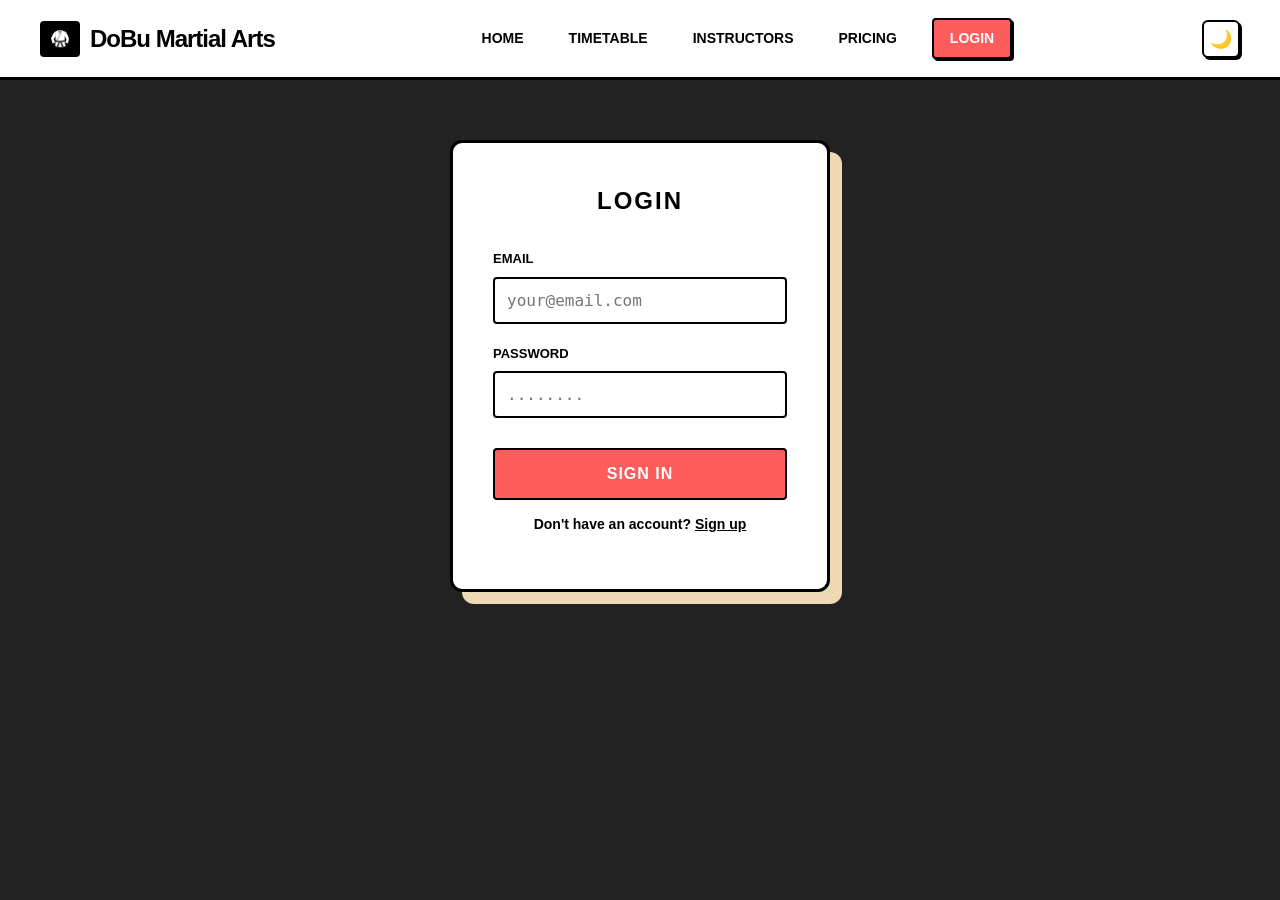
==== commit 32e3f044: "Remove social login buttons and divider from login and signup forms" ====
--- a/account.html
+++ b/account.html
@@ -36,16 +36,6 @@
                 <button type="submit" class="sign-in-btn">SIGN IN</button>
             </form>
             
-            <div class="divider">
-                <span>OR</span>
-            </div>
-            
-            <div class="social-logins">
-                <button type="button" class="social-btn" title="Quick Login with Google" data-provider="Google">G</button>
-                <button type="button" class="social-btn" title="Quick Login with Facebook" data-provider="Facebook">F</button>
-                <button type="button" class="social-btn" title="Quick Login with X" data-provider="X">X</button>
-            </div>
-            
             <p class="signup-text">Don't have an account? <a href="#" id="link-show-signup">Sign up</a></p>
         </div>
 
@@ -78,16 +68,6 @@
                 </div>
                 <button type="submit" class="sign-in-btn">CREATE ACCOUNT</button>
             </form>
-            
-            <div class="divider">
-                <span>OR</span>
-            </div>
-            
-            <div class="social-logins">
-                <button type="button" class="social-btn" title="Sign up with Google" data-provider="Google">G</button>
-                <button type="button" class="social-btn" title="Sign up with Facebook" data-provider="Facebook">F</button>
-                <button type="button" class="social-btn" title="Sign up with X" data-provider="X">X</button>
-            </div>
             
             <p class="signup-text">Already have an account? <a href="#" id="link-show-login">Sign in</a></p>
         </div>
--- a/style.css
+++ b/style.css
@@ -141,18 +141,255 @@
     margin-bottom: 40px;
 }
 
-.hero-card {
-    background-color: var(--accent-red);
-    color: white;
-    text-align: center;
-    padding: 60px 20px;
-}
-
-.hero-card h2 { 
-    font-family: 'Arial Black', sans-serif; 
-    font-size: 48px; 
-    margin: 0 0 10px 0; 
-    letter-spacing: -1px; 
+/* Modern Athletic Split Hero Section */
+.home-hero-split {
+    display: grid;
+    grid-template-columns: 1.15fr 0.85fr;
+    gap: 36px;
+    align-items: center;
+    background: #ffffff;
+    border: var(--border-thick);
+    box-shadow: var(--shadow-hard);
+    border-radius: 12px;
+    padding: 40px 36px;
+    margin-bottom: 40px;
+    position: relative;
+}
+
+:root[data-theme="dark"] .home-hero-split {
+    background: #181c24;
+    border-color: #3b4252;
+    box-shadow: 8px 8px 0px #000000;
+}
+
+.hero-left-content {
+    display: flex;
+    flex-direction: column;
+    align-items: flex-start;
+}
+
+.hero-tag {
+    display: inline-flex;
+    align-items: center;
+    gap: 6px;
+    background: var(--accent-yellow);
+    color: #000000;
+    border: 2px solid #000000;
+    border-radius: 4px;
+    padding: 5px 10px;
+    font-size: 11px;
+    font-weight: 900;
+    letter-spacing: 0.5px;
+    text-transform: uppercase;
+    margin-bottom: 14px;
+}
+
+:root[data-theme="dark"] .hero-tag {
+    background: #f59e0b;
+    color: #000000;
+}
+
+.hero-main-title {
+    font-family: 'Arial Black', -apple-system, sans-serif;
+    font-size: 42px;
+    line-height: 1.12;
+    letter-spacing: -1px;
+    margin: 0 0 14px 0;
+    color: #000000;
+    text-transform: uppercase;
+}
+
+:root[data-theme="dark"] .hero-main-title {
+    color: #ffffff;
+}
+
+.hero-main-title span {
+    color: var(--accent-red);
+}
+
+.hero-lead-text {
+    font-size: 15px;
+    line-height: 1.6;
+    color: #4b5563;
+    margin: 0 0 20px 0;
+}
+
+:root[data-theme="dark"] .hero-lead-text {
+    color: #94a3b8;
+}
+
+.hero-features-list {
+    display: grid;
+    grid-template-columns: 1fr 1fr;
+    gap: 8px 14px;
+    margin: 0 0 24px 0;
+    list-style: none;
+    padding: 0;
+    width: 100%;
+}
+
+.hero-feature-item {
+    display: flex;
+    align-items: center;
+    gap: 8px;
+    font-size: 13px;
+    font-weight: 700;
+    color: #1f2937;
+}
+
+:root[data-theme="dark"] .hero-feature-item {
+    color: #e2e8f0;
+}
+
+.hero-feature-item .check-icon {
+    display: inline-flex;
+    align-items: center;
+    justify-content: center;
+    width: 18px;
+    height: 18px;
+    border-radius: 50%;
+    background: #10b981;
+    color: #ffffff;
+    font-size: 11px;
+    font-weight: 900;
+    flex-shrink: 0;
+}
+
+.hero-actions-row {
+    display: flex;
+    align-items: center;
+    gap: 12px;
+    flex-wrap: wrap;
+    margin-bottom: 16px;
+}
+
+.btn-hero-red {
+    background: var(--accent-red);
+    color: #ffffff !important;
+    border: var(--border-thick);
+    box-shadow: 4px 4px 0px #000000;
+    padding: 12px 20px;
+    font-weight: 900;
+    font-size: 13.5px;
+    letter-spacing: 0.5px;
+    text-transform: uppercase;
+    text-decoration: none;
+    border-radius: 6px;
+    cursor: pointer;
+    transition: transform 0.1s, box-shadow 0.1s;
+    font-family: inherit;
+}
+
+.btn-hero-red:hover {
+    transform: translate(-2px, -2px);
+    box-shadow: 6px 6px 0px #000000;
+}
+
+.btn-hero-dark {
+    background: #000000;
+    color: #ffffff !important;
+    border: var(--border-thick);
+    box-shadow: 4px 4px 0px #000000;
+    padding: 12px 20px;
+    font-weight: 900;
+    font-size: 13.5px;
+    letter-spacing: 0.5px;
+    text-transform: uppercase;
+    text-decoration: none;
+    border-radius: 6px;
+    cursor: pointer;
+    transition: transform 0.1s, box-shadow 0.1s;
+    font-family: inherit;
+}
+
+:root[data-theme="dark"] .btn-hero-dark {
+    background: #252b36;
+    border-color: #3b4252;
+}
+
+.btn-hero-dark:hover {
+    transform: translate(-2px, -2px);
+    box-shadow: 6px 6px 0px #000000;
+}
+
+.hero-social-proof {
+    display: flex;
+    align-items: center;
+    gap: 8px;
+    font-size: 12px;
+    color: #6b7280;
+    font-weight: 600;
+}
+
+:root[data-theme="dark"] .hero-social-proof {
+    color: #94a3b8;
+}
+
+.hero-social-proof .stars {
+    color: #f59e0b;
+    letter-spacing: 1px;
+}
+
+/* Right Visual Showcase */
+.hero-right-visual {
+    position: relative;
+    width: 100%;
+}
+
+.hero-visual-card {
+    background: #000000;
+    border: var(--border-thick);
+    box-shadow: 8px 8px 0px #000000;
+    border-radius: 10px;
+    overflow: hidden;
+    position: relative;
+}
+
+:root[data-theme="dark"] .hero-visual-card {
+    border-color: #3b4252;
+    box-shadow: 6px 6px 0px #000000;
+}
+
+.hero-visual-card img {
+    width: 100%;
+    height: 380px;
+    object-fit: cover;
+    display: block;
+}
+
+.hero-visual-overlay {
+    position: absolute;
+    bottom: 0;
+    left: 0;
+    right: 0;
+    background: linear-gradient(to top, rgba(0,0,0,0.85) 0%, rgba(0,0,0,0.3) 65%, transparent 100%);
+    padding: 18px 16px 12px 16px;
+    color: #ffffff;
+}
+
+.hero-overlay-stats {
+    display: flex;
+    justify-content: space-between;
+    align-items: center;
+    font-size: 11.5px;
+    font-weight: 700;
+    letter-spacing: 0.3px;
+}
+
+.hero-floating-pill {
+    position: absolute;
+    top: 12px;
+    right: 12px;
+    background: var(--accent-red);
+    color: #ffffff;
+    border: 2px solid #000000;
+    border-radius: 4px;
+    padding: 5px 10px;
+    font-size: 10.5px;
+    font-weight: 900;
+    letter-spacing: 0.5px;
+    box-shadow: 3px 3px 0px #000000;
+    text-transform: uppercase;
 }
 
 .grid-2 { display: grid; grid-template-columns: 1fr 1fr; gap: 40px; }
@@ -706,12 +943,13 @@
     .home-hero-split {
         grid-template-columns: 1fr;
         padding: 30px 20px;
+        gap: 24px;
     }
     .hero-main-title {
         font-size: 32px;
     }
-    .hero-right-visual img {
-        height: 250px;
+    .hero-visual-card img {
+        height: 260px;
     }
     .grid-2 {
         grid-template-columns: 1fr;
@@ -726,10 +964,13 @@
         font-size: 26px;
     }
     .hero-main-title {
-        font-size: 28px;
+        font-size: 26px;
     }
     .home-hero-split {
-        padding: 24px 16px;
+        padding: 22px 16px;
+    }
+    .hero-features-list {
+        grid-template-columns: 1fr;
     }
     .hero-actions-row {
         flex-direction: column;
@@ -738,6 +979,7 @@
     .btn-hero-red, .btn-hero-dark {
         text-align: center;
         justify-content: center;
+        width: 100%;
     }
     .grid-3, .grid-container {
         grid-template-columns: 1fr;
